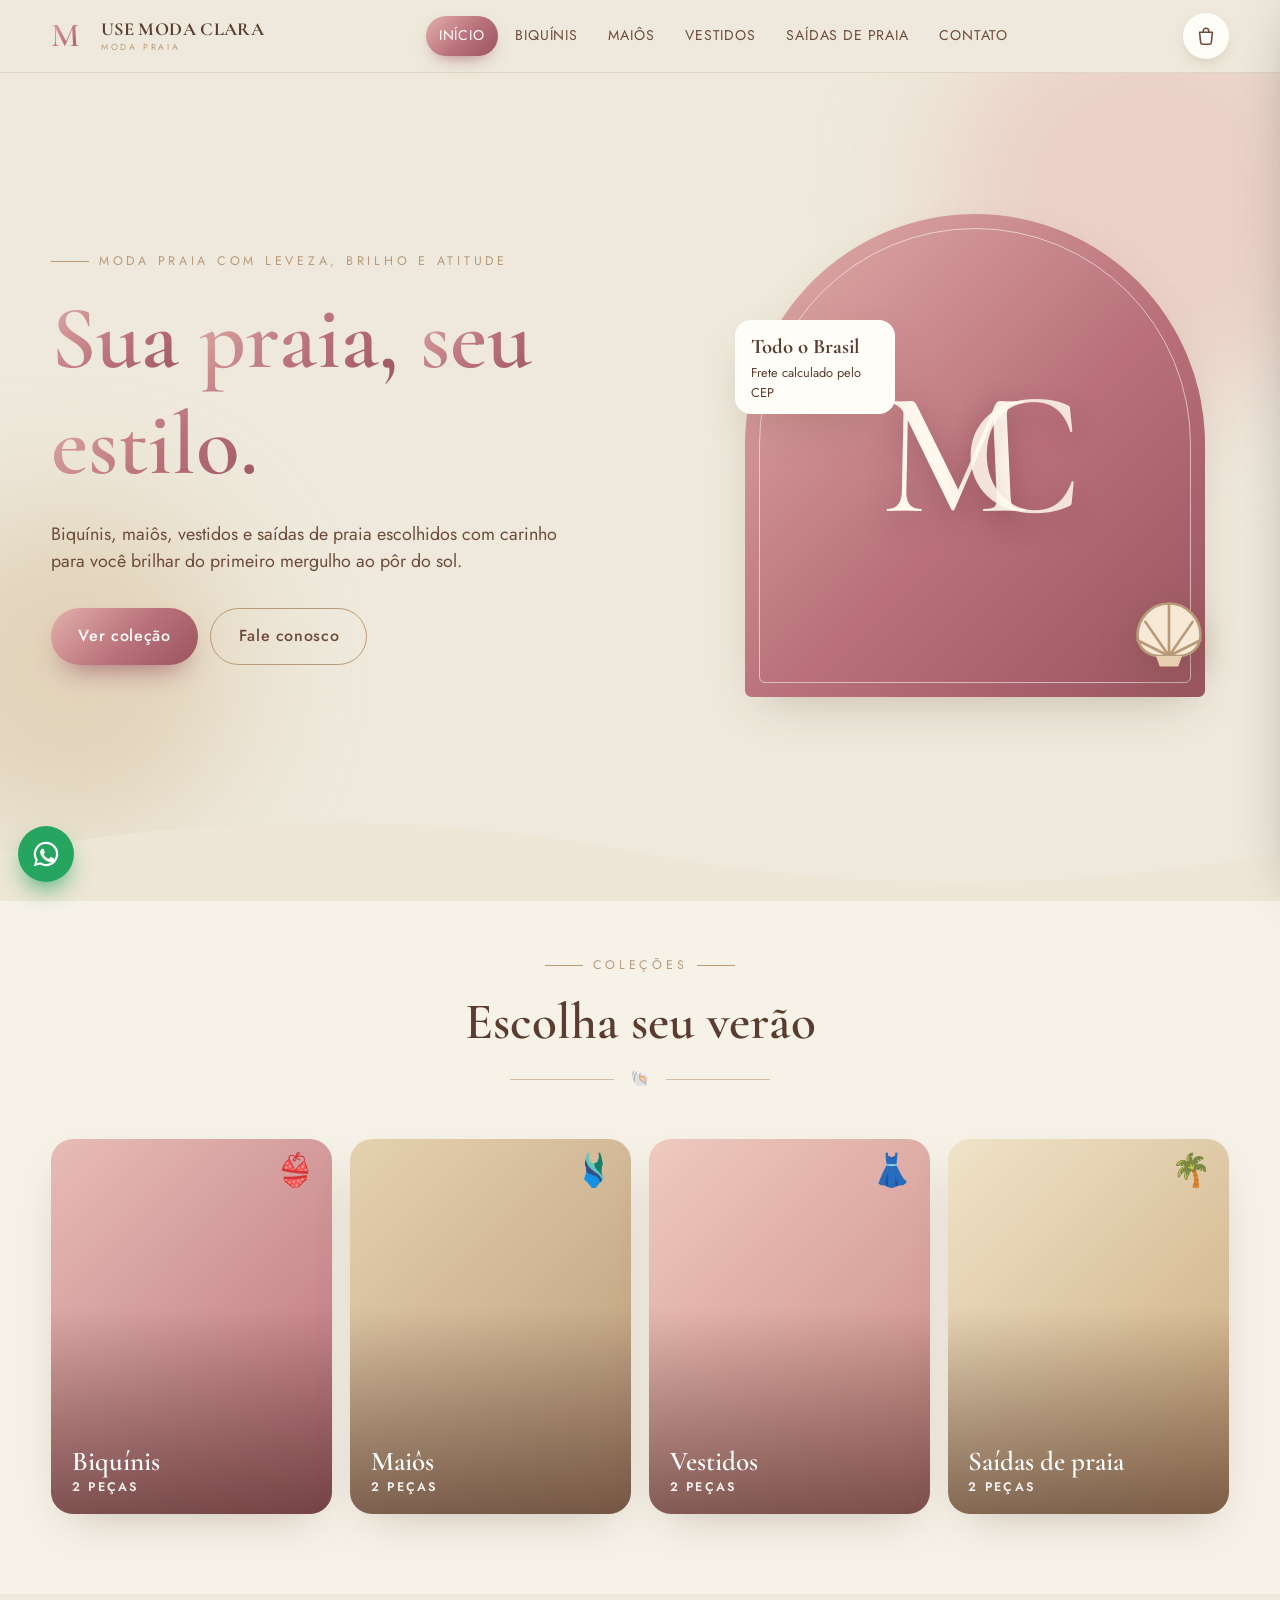
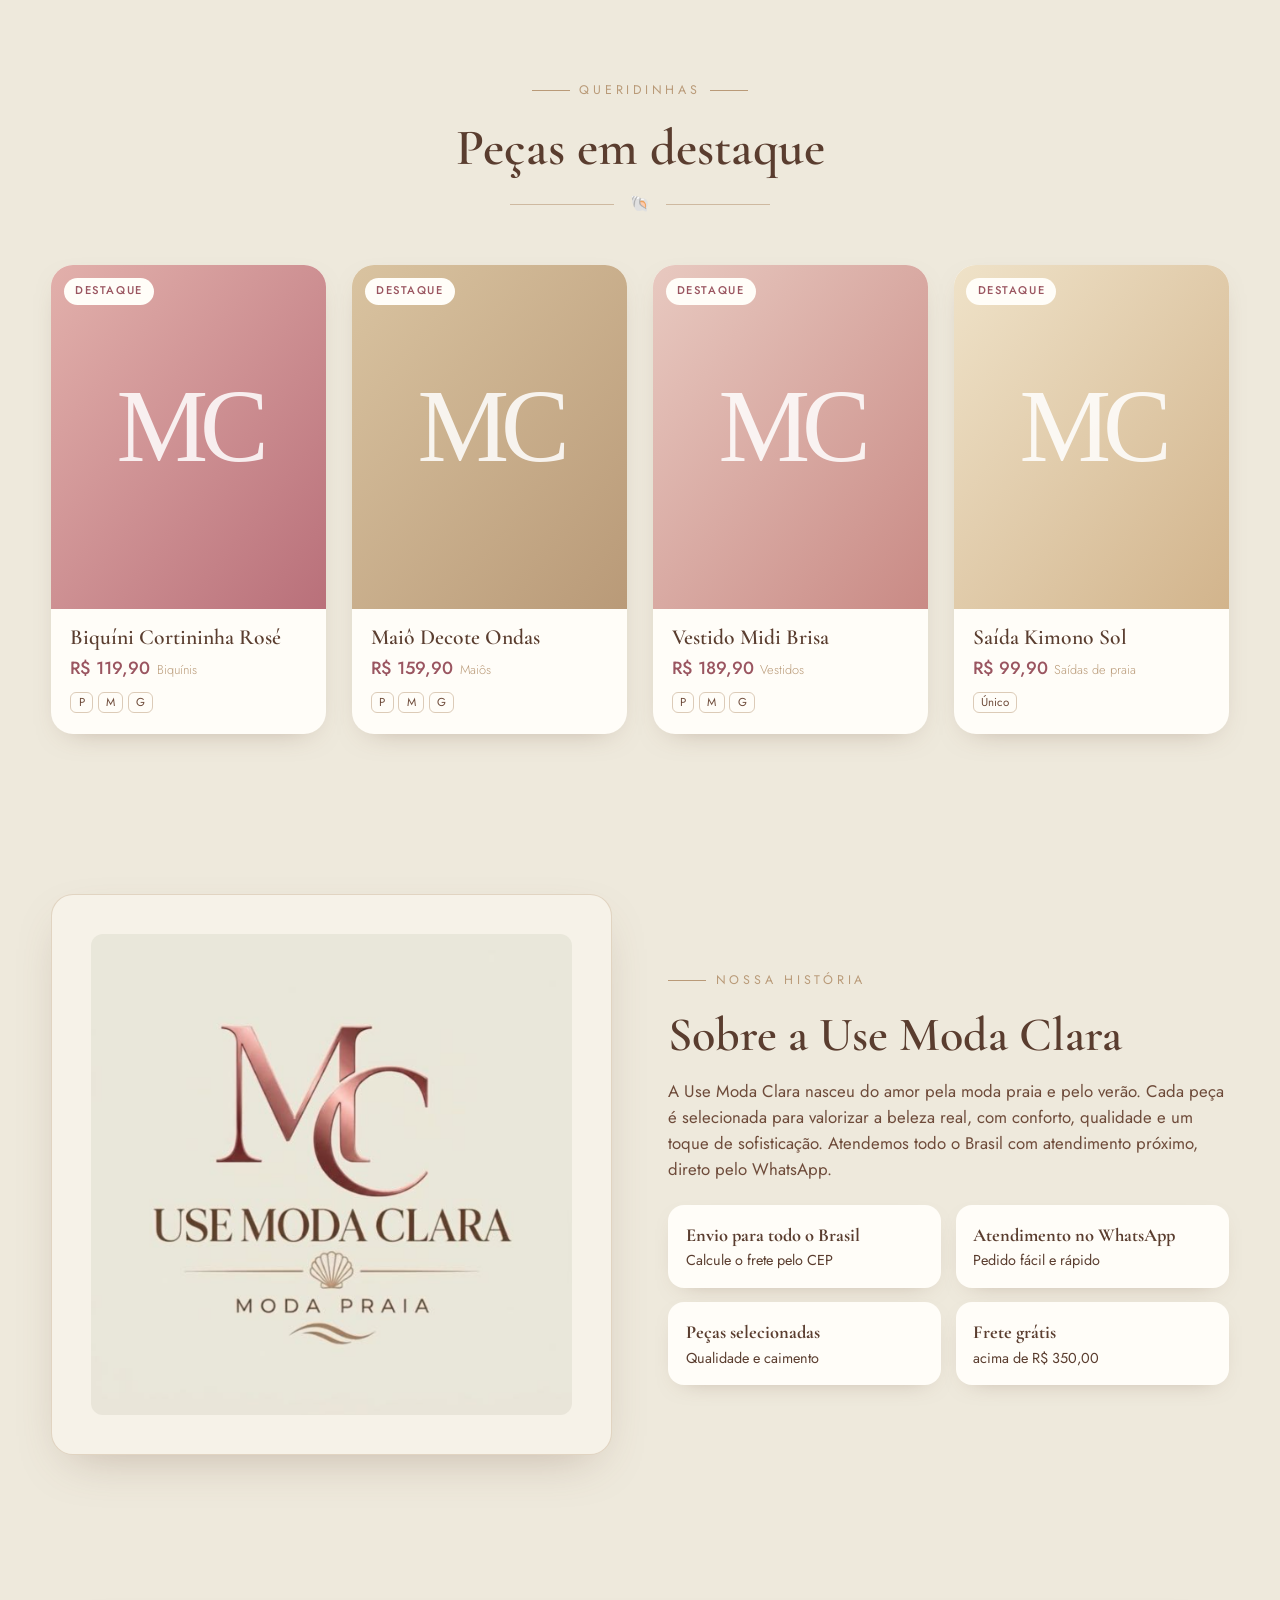
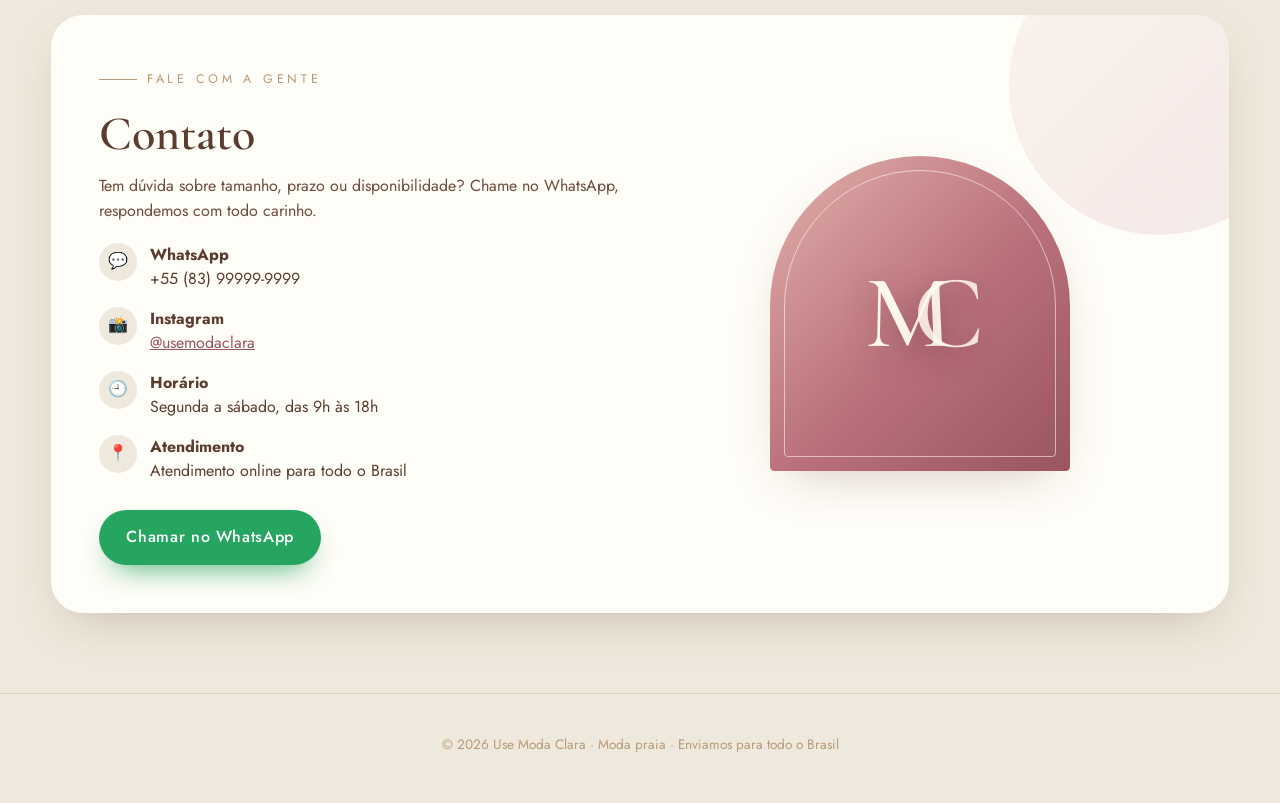
==== index.html @ 2ca995a8 "Initial commit: Use Moda Clara" ====
<!doctype html>
<html lang="pt-BR">
<head>
<meta charset="utf-8">
<meta name="viewport" content="width=device-width, initial-scale=1, viewport-fit=cover">
<title>Use Moda Clara — Moda Praia</title>
<meta name="description" content="Biquínis, maiôs, vestidos e saídas de praia. Enviamos para todo o Brasil.">
<link rel="icon" href="logo.png">
<meta name="theme-color" content="#EEE9DC">
<link rel="preconnect" href="https://fonts.googleapis.com">
<link rel="preconnect" href="https://fonts.gstatic.com" crossorigin>
<link href="https://fonts.googleapis.com/css2?family=Cormorant+Garamond:wght@500;600;700&family=Jost:wght@300;400;500;600&display=swap" rel="stylesheet">
<style>
:root{
  --cream:#EEE9DC; --cream2:#F6F2E8; --ink:#5a3d2f; --brown:#6e4b3a; --sand:#b99a78;
  --rose1:#d9a3a0; --rose2:#b9707a; --rose3:#9a5560; --white:#fffdf8;
  --grad:linear-gradient(135deg,#e2b0ab 0%,#b9707a 55%,#9a5560 100%);
  --shadow:0 18px 50px -20px rgba(110,75,58,.35);
  --r:22px;
}
*{box-sizing:border-box;margin:0;padding:0}
html{scroll-behavior:smooth;-webkit-text-size-adjust:100%}
body{font-family:'Jost',system-ui,sans-serif;background:var(--cream);color:var(--ink);line-height:1.55;overflow-x:hidden}
img{max-width:100%;display:block}
button{font:inherit;cursor:pointer;border:0;background:none;color:inherit}
h1,h2,h3{font-family:'Cormorant Garamond',serif;font-weight:600;line-height:1.1}
.wrap{width:min(1180px,92vw);margin-inline:auto}
.grad-text{background:var(--grad);-webkit-background-clip:text;background-clip:text;color:transparent}

/* ---------- logo ---------- */
.logo{display:flex;align-items:center;gap:.7rem;text-decoration:none;color:inherit}
.logo-mark{font-family:'Cormorant Garamond',serif;font-weight:600;font-size:2.1rem;letter-spacing:-.06em;line-height:1;background:var(--grad);-webkit-background-clip:text;background-clip:text;color:transparent;position:relative}
.logo-mark i{font-style:normal;margin-left:-.28em;opacity:.9}
.logo img{height:46px;width:auto}
.logo-name{font-family:'Cormorant Garamond',serif;font-weight:700;font-size:1.15rem;letter-spacing:.02em;text-transform:uppercase;line-height:1}
.logo-name small{display:block;font-family:'Jost';font-weight:400;letter-spacing:.3em;font-size:.55rem;margin-top:.3rem;color:var(--sand)}

/* ---------- header ---------- */
header{position:sticky;top:0;z-index:50;backdrop-filter:blur(14px);background:rgba(238,233,220,.82);border-bottom:1px solid rgba(185,154,120,.25);transition:box-shadow .3s}
header.scrolled{box-shadow:0 10px 30px -20px rgba(110,75,58,.5)}
.bar{display:flex;align-items:center;justify-content:space-between;gap:1rem;height:72px}
nav{display:flex;gap:.3rem;align-items:center}
nav a{position:relative;text-decoration:none;color:var(--brown);font-size:.88rem;letter-spacing:.06em;text-transform:uppercase;padding:.55rem .8rem;border-radius:99px;transition:.25s;white-space:nowrap}
nav a:hover{background:rgba(185,112,122,.1)}
nav a.on{background:var(--grad);color:#fff;box-shadow:0 8px 20px -10px var(--rose3)}
.actions{display:flex;gap:.4rem;align-items:center}
.cart-btn{position:relative;width:46px;height:46px;border-radius:50%;display:grid;place-items:center;background:var(--white);box-shadow:0 6px 18px -8px rgba(110,75,58,.4);transition:transform .25s}
.cart-btn:hover{transform:translateY(-2px)}
.cart-btn svg{width:22px;height:22px;stroke:var(--brown)}
.badge{position:absolute;top:-4px;right:-4px;min-width:20px;height:20px;border-radius:99px;background:var(--rose2);color:#fff;font-size:.72rem;display:grid;place-items:center;padding:0 5px;transform:scale(0);transition:transform .3s cubic-bezier(.3,1.8,.5,1)}
.badge.show{transform:scale(1)}
.burger{display:none;width:46px;height:46px;border-radius:50%;background:var(--white);place-items:center;box-shadow:0 6px 18px -8px rgba(110,75,58,.4)}
.burger span{display:block;width:18px;height:2px;background:var(--brown);position:relative;transition:.3s}
.burger span::before,.burger span::after{content:"";position:absolute;left:0;width:18px;height:2px;background:var(--brown);transition:.3s}
.burger span::before{top:-6px}.burger span::after{top:6px}
.burger.open span{background:transparent}.burger.open span::before{top:0;transform:rotate(45deg)}.burger.open span::after{top:0;transform:rotate(-45deg)}

/* ---------- hero ---------- */
.hero{position:relative;min-height:calc(100svh - 72px);display:grid;align-items:center;overflow:hidden;padding:3rem 0 7rem}
.blob{position:absolute;border-radius:50%;filter:blur(60px);opacity:.55;animation:float 14s ease-in-out infinite}
.blob.a{width:420px;height:420px;background:#e8bcb6;top:-80px;right:-80px}
.blob.b{width:340px;height:340px;background:#d9c3a0;bottom:60px;left:-100px;animation-delay:-5s}
@keyframes float{0%,100%{transform:translate(0,0) scale(1)}50%{transform:translate(30px,-40px) scale(1.12)}}
.hero-grid{display:grid;grid-template-columns:1.1fr .9fr;gap:3rem;align-items:center;position:relative;z-index:2}
.eyebrow{display:inline-flex;gap:.6rem;align-items:center;font-size:.78rem;letter-spacing:.3em;text-transform:uppercase;color:var(--sand);margin-bottom:1.2rem}
.eyebrow::before{content:"";width:38px;height:1px;background:var(--sand)}
.hero h1{font-size:clamp(2.8rem,7vw,5.6rem);margin-bottom:1.2rem}
.hero h1 .w{background:var(--grad);-webkit-background-clip:text;background-clip:text;color:transparent;padding-bottom:.08em;display:inline-block;opacity:0;transform:translateY(40px) rotate(3deg);animation:rise .9s cubic-bezier(.2,.8,.2,1) forwards}
@keyframes rise{to{opacity:1;transform:none}}
.hero p.lead{font-size:1.12rem;max-width:34rem;color:var(--brown);opacity:0;animation:rise .9s .5s forwards}
.cta-row{display:flex;gap:.8rem;flex-wrap:wrap;margin-top:2rem;opacity:0;animation:rise .9s .7s forwards}
.btn{display:inline-flex;align-items:center;justify-content:center;gap:.6rem;padding:.95rem 1.7rem;border-radius:99px;font-weight:500;letter-spacing:.04em;text-decoration:none;transition:.3s;position:relative;overflow:hidden}
.btn.primary{background:var(--grad);color:#fff;box-shadow:0 14px 30px -14px var(--rose3)}
.btn.primary::after{content:"";position:absolute;inset:0;background:linear-gradient(110deg,transparent 30%,rgba(255,255,255,.45) 50%,transparent 70%);transform:translateX(-120%);transition:.7s}
.btn.primary:hover::after{transform:translateX(120%)}
.btn.primary:hover{transform:translateY(-3px)}
.btn.ghost{border:1.5px solid var(--sand);color:var(--brown)}
.btn.ghost:hover{background:var(--white);transform:translateY(-3px)}
.btn.wa{background:#25a55f;color:#fff;box-shadow:0 14px 30px -14px #25a55f}
.btn.wa:hover{transform:translateY(-3px);background:#1f9553}
.hero-art{position:relative;aspect-ratio:1/1.05;max-width:460px;margin-inline:auto;width:100%}
.arch{position:absolute;inset:0;border-radius:999px 999px 28px 28px;background:var(--grad);display:grid;place-items:center;box-shadow:var(--shadow);animation:rise 1.1s .3s both;overflow:hidden}
.arch::before{content:"";position:absolute;inset:14px;border-radius:inherit;border:1px solid rgba(255,255,255,.55)}
.arch .mc{font-family:'Cormorant Garamond',serif;color:#fff8ee;font-size:clamp(7rem,18vw,11rem);font-weight:500;letter-spacing:-.08em;text-shadow:0 10px 30px rgba(90,40,50,.35);position:relative;z-index:2;animation:bob 6s ease-in-out infinite}
.arch .mc i{font-style:normal;margin-left:-.3em;opacity:.85}
@keyframes bob{50%{transform:translateY(-12px)}}
.shell{position:absolute;width:84px;height:84px;right:-6px;bottom:20px;z-index:3;filter:drop-shadow(0 12px 18px rgba(110,75,58,.35));animation:bob 5s ease-in-out infinite reverse}
.chip{position:absolute;left:-10px;top:22%;z-index:3;background:var(--white);padding:.7rem 1rem;border-radius:16px;box-shadow:var(--shadow);font-size:.8rem;animation:bob 7s ease-in-out infinite;max-width:160px}
.chip b{display:block;font-family:'Cormorant Garamond';font-size:1.3rem}
.waves{position:absolute;left:0;right:0;bottom:-2px;height:110px;z-index:1}
.waves svg{width:200%;height:100%;animation:wave 14s linear infinite}
.waves svg:nth-child(2){position:absolute;inset:0;animation-duration:22s;animation-direction:reverse;opacity:.6}
@keyframes wave{to{transform:translateX(-50%)}}

/* ---------- seções ---------- */
section{padding:5rem 0}
.sec-head{text-align:center;margin-bottom:3rem}
.sec-head h2{font-size:clamp(2rem,4.5vw,3.2rem)}
.sec-head .eyebrow{justify-content:center}
.sec-head .eyebrow::after{content:"";width:38px;height:1px;background:var(--sand)}
.divider{display:flex;align-items:center;gap:1rem;justify-content:center;color:var(--sand);margin:1rem auto 0;max-width:260px}
.divider::before,.divider::after{content:"";height:1px;background:var(--sand);flex:1;opacity:.6}
.cats{display:grid;grid-template-columns:repeat(4,1fr);gap:1.1rem}
.cat{position:relative;aspect-ratio:3/4;border-radius:var(--r);overflow:hidden;text-decoration:none;color:#fff;display:flex;align-items:flex-end;padding:1.3rem;box-shadow:var(--shadow);transition:transform .5s cubic-bezier(.2,.8,.2,1)}
.cat:hover{transform:translateY(-8px) rotate(-.6deg)}
.cat::before{content:"";position:absolute;inset:0;background:var(--g);transition:transform .8s}
.cat:hover::before{transform:scale(1.12)}
.cat::after{content:"";position:absolute;inset:0;background:linear-gradient(to top,rgba(60,30,25,.55),transparent 55%)}
.cat span{position:relative;z-index:2;font-family:'Cormorant Garamond';font-size:1.7rem;font-weight:600;line-height:1}
.cat small{display:block;font-family:'Jost';font-size:.78rem;letter-spacing:.18em;text-transform:uppercase;margin-top:.4rem;opacity:.9}
.cat .ico{position:absolute;top:1rem;right:1.1rem;z-index:2;font-size:2rem;opacity:.9;transition:.5s}
.cat:hover .ico{transform:rotate(20deg) scale(1.2)}

.grid{display:grid;grid-template-columns:repeat(auto-fill,minmax(250px,1fr));gap:1.6rem}
.card{background:var(--white);border-radius:var(--r);overflow:hidden;box-shadow:0 10px 30px -18px rgba(110,75,58,.5);transition:transform .45s cubic-bezier(.2,.8,.2,1),box-shadow .45s;cursor:pointer;display:flex;flex-direction:column}
.card:hover{transform:translateY(-8px);box-shadow:var(--shadow)}
.thumb{position:relative;aspect-ratio:4/5;overflow:hidden;background:var(--cream2)}
.thumb img{width:100%;height:100%;object-fit:cover;transition:transform .8s}
.card:hover .thumb img{transform:scale(1.08)}
.tag{position:absolute;top:.8rem;left:.8rem;background:var(--white);color:var(--rose3);font-size:.7rem;letter-spacing:.14em;text-transform:uppercase;padding:.3rem .7rem;border-radius:99px;font-weight:500}
.tag.out{background:var(--ink);color:#fff}
.quick{position:absolute;left:.8rem;right:.8rem;bottom:.8rem;background:var(--grad);color:#fff;border-radius:99px;padding:.7rem;text-align:center;font-size:.85rem;letter-spacing:.06em;transform:translateY(130%);transition:.4s}
.card:hover .quick{transform:none}
.info{padding:1.1rem 1.2rem 1.3rem}
.info h3{font-size:1.35rem;margin-bottom:.3rem}
.price{font-weight:500;color:var(--rose3);font-size:1.1rem}
.price small{color:var(--sand);font-weight:300;font-size:.8rem;margin-left:.4rem}
.dots{display:flex;gap:.3rem;margin-top:.6rem}
.dots i{font-style:normal;font-size:.72rem;border:1px solid rgba(185,154,120,.5);color:var(--brown);border-radius:6px;padding:.05rem .45rem}

.page-head{padding:3.5rem 0 1rem;text-align:center}
.page-head h1{font-size:clamp(2.6rem,6vw,4.4rem)}
.page-head p{color:var(--brown);margin-top:.6rem}
.filters{display:flex;gap:.5rem;justify-content:center;flex-wrap:wrap;margin:1.6rem 0 2.4rem}
.filters button{padding:.5rem 1.1rem;border-radius:99px;border:1px solid rgba(185,154,120,.6);font-size:.85rem;transition:.25s;color:var(--brown)}
.filters button.on,.filters button:hover{background:var(--grad);color:#fff;border-color:transparent}
.empty{text-align:center;padding:3rem;color:var(--sand)}

/* sobre */
.about{display:grid;grid-template-columns:1fr 1fr;gap:3.5rem;align-items:center}
.about-art{position:relative;aspect-ratio:1;border-radius:var(--r);background:var(--grad);display:grid;place-items:center;overflow:hidden;box-shadow:var(--shadow)}
.about-art::before,.about-art::after{content:"";position:absolute;border-radius:50%;border:1px solid rgba(255,255,255,.4);animation:ring 6s ease-out infinite}
.about-art::before{width:40%;aspect-ratio:1}.about-art::after{width:40%;aspect-ratio:1;animation-delay:-3s}
@keyframes ring{from{transform:scale(1);opacity:.9}to{transform:scale(3);opacity:0}}
.about-art b{font-family:'Cormorant Garamond';font-size:clamp(4rem,10vw,7rem);color:#fff8ee;font-weight:500;letter-spacing:-.06em;position:relative;z-index:2}
.about-art b i{font-style:normal;margin-left:-.3em;opacity:.85}
.about-art.logo-card{background:var(--cream2);border:1px solid rgba(185,154,120,.35)}.about-art.logo-card::before,.about-art.logo-card::after{display:none}.about-art.logo-card img{width:86%;height:auto;border-radius:12px;position:relative;z-index:2}
.about h2{font-size:clamp(2rem,4vw,3rem);margin-bottom:1rem}
.about p{color:var(--brown);margin-bottom:1.4rem;font-size:1.05rem}
.perks{display:grid;grid-template-columns:1fr 1fr;gap:.9rem}
.perk{background:var(--white);border-radius:16px;padding:1rem 1.1rem;font-size:.9rem;box-shadow:0 8px 24px -16px rgba(110,75,58,.5)}
.perk b{display:block;font-family:'Cormorant Garamond';font-size:1.15rem}
.contact{background:var(--white);border-radius:32px;padding:3rem;box-shadow:var(--shadow);display:grid;grid-template-columns:1fr 1fr;gap:2.5rem;position:relative;overflow:hidden}
.contact::before{content:"";position:absolute;width:300px;height:300px;border-radius:50%;background:var(--grad);opacity:.12;right:-80px;top:-80px}
.contact h2{font-size:clamp(2rem,4vw,3rem);margin-bottom:.8rem}
.contact ul{list-style:none;display:grid;gap:.9rem;margin:1.2rem 0 1.6rem}
.contact li{display:flex;gap:.8rem;align-items:flex-start}
.contact li span{width:38px;height:38px;border-radius:50%;background:var(--cream);display:grid;place-items:center;flex:none}

footer{padding:2.5rem 0 3rem;text-align:center;color:var(--sand);font-size:.85rem;border-top:1px solid rgba(185,154,120,.3)}

/* reveal */
.rv{opacity:0;transform:translateY(34px);transition:opacity .9s cubic-bezier(.2,.8,.2,1),transform .9s cubic-bezier(.2,.8,.2,1)}
.rv.in{opacity:1;transform:none}

/* ---------- overlays ---------- */
.scrim{position:fixed;inset:0;background:rgba(60,35,28,.45);backdrop-filter:blur(3px);opacity:0;pointer-events:none;transition:.35s;z-index:80}
.scrim.on{opacity:1;pointer-events:auto}
.drawer{position:fixed;top:0;right:0;bottom:0;width:min(480px,100vw);background:var(--cream);z-index:90;transform:translateX(105%);transition:transform .5s cubic-bezier(.2,.8,.2,1);display:flex;flex-direction:column;box-shadow:-20px 0 60px -20px rgba(0,0,0,.4)}
.drawer.on{transform:none}
.d-head{display:flex;justify-content:space-between;align-items:center;padding:1.2rem 1.4rem;border-bottom:1px solid rgba(185,154,120,.3)}
.d-head h3{font-size:1.7rem}
.x{width:40px;height:40px;border-radius:50%;background:var(--white);display:grid;place-items:center;font-size:1.3rem;line-height:1}
.d-body{flex:1;overflow:auto;padding:1.2rem 1.4rem;overscroll-behavior:contain}
.item{display:grid;grid-template-columns:72px 1fr auto;gap:.9rem;padding:.8rem;background:var(--white);border-radius:16px;margin-bottom:.8rem;align-items:center;animation:rise .5s both}
.item img{width:72px;height:88px;object-fit:cover;border-radius:10px}
.item h4{font-family:'Cormorant Garamond';font-size:1.15rem;line-height:1.1}
.item small{color:var(--sand);display:block}
.qty{display:inline-flex;align-items:center;gap:.5rem;margin-top:.4rem;background:var(--cream);border-radius:99px;padding:.15rem}
.qty button{width:26px;height:26px;border-radius:50%;background:var(--white)}
.rm{color:var(--rose3);font-size:.78rem;text-decoration:underline}
.box{background:var(--white);border-radius:18px;padding:1rem 1.1rem;margin:1rem 0}
.box h4{font-family:'Cormorant Garamond';font-size:1.25rem;margin-bottom:.6rem}
.row{display:flex;gap:.6rem}
input,select,textarea{width:100%;font:inherit;color:var(--ink);padding:.75rem .9rem;border:1.5px solid rgba(185,154,120,.45);background:var(--cream2);border-radius:12px;outline:0;transition:.2s}
input:focus,select:focus,textarea:focus{border-color:var(--rose2);box-shadow:0 0 0 4px rgba(185,112,122,.15)}
.f{display:grid;gap:.6rem}
.f label{font-size:.78rem;letter-spacing:.06em;text-transform:uppercase;color:var(--sand);display:grid;gap:.25rem}
.f2{display:grid;grid-template-columns:1fr 1fr;gap:.6rem}
.f3{display:grid;grid-template-columns:1fr 90px;gap:.6rem}
.mini{padding:.75rem 1rem;border-radius:12px;background:var(--brown);color:#fff;white-space:nowrap}
.ship-res{margin-top:.7rem;font-size:.92rem;color:var(--brown)}
.ship-res.err{color:#b23b4a}
.sum{display:grid;gap:.35rem;font-size:.95rem}
.sum div{display:flex;justify-content:space-between}
.sum .tot{font-family:'Cormorant Garamond';font-size:1.7rem;border-top:1px dashed var(--sand);padding-top:.5rem;margin-top:.3rem}
.d-foot{padding:1rem 1.4rem calc(1rem + env(safe-area-inset-bottom));border-top:1px solid rgba(185,154,120,.3);background:var(--cream2)}
.d-foot .btn{width:100%}
.d-foot small{display:block;text-align:center;margin-top:.5rem;color:var(--sand)}
.cart-empty{text-align:center;padding:3rem 1rem;color:var(--sand)}
.cart-empty div{font-size:3rem}

.modal{position:fixed;inset:0;z-index:95;display:grid;place-items:center;padding:1rem;pointer-events:none}
.modal.on{pointer-events:auto}
.m-card{background:var(--cream);border-radius:28px;width:min(940px,100%);max-height:92svh;overflow:auto;display:grid;grid-template-columns:1fr 1fr;transform:translateY(40px) scale(.96);opacity:0;transition:.45s cubic-bezier(.2,.8,.2,1);position:relative}
.modal.on .m-card{transform:none;opacity:1}
.m-card .x{position:absolute;top:1rem;right:1rem;z-index:3}
.gal{background:var(--cream2);position:relative}
.gal .main{aspect-ratio:4/5;width:100%;object-fit:cover}
.gal .thumbs{display:flex;gap:.5rem;padding:.7rem;overflow:auto}
.gal .thumbs img{width:56px;height:68px;object-fit:cover;border-radius:8px;border:2px solid transparent;cursor:pointer;opacity:.7}
.gal .thumbs img.on{border-color:var(--rose2);opacity:1}
.m-info{padding:2rem 2rem 2rem;display:flex;flex-direction:column;gap:1rem}
.m-info h2{font-size:2.3rem}
.m-info .price{font-size:1.5rem}
.opts{display:flex;gap:.45rem;flex-wrap:wrap}
.opts button{min-width:44px;padding:.5rem .9rem;border-radius:99px;border:1.5px solid rgba(185,154,120,.55);font-size:.9rem;transition:.2s}
.opts button.on{background:var(--grad);color:#fff;border-color:transparent;transform:scale(1.05)}
.lbl{font-size:.78rem;letter-spacing:.14em;text-transform:uppercase;color:var(--sand);margin-bottom:.4rem}

.toast{position:fixed;left:50%;top:84px;transform:translate(-50%,-160px);background:var(--ink);color:#fff;padding:.85rem 1.4rem;border-radius:99px;z-index:120;transition:.5s cubic-bezier(.2,1.2,.3,1);font-size:.92rem;box-shadow:var(--shadow);max-width:92vw}
.toast.on{transform:translate(-50%,0)}
.wa-float{position:fixed;left:18px;bottom:18px;width:56px;height:56px;border-radius:50%;background:#25a55f;z-index:40;display:grid;place-items:center;box-shadow:0 12px 26px -8px #25a55f;animation:pulse 2.4s infinite}
.wa-float svg{width:30px;height:30px;fill:#fff}
@keyframes pulse{0%{box-shadow:0 0 0 0 rgba(37,165,95,.5)}70%,100%{box-shadow:0 0 0 18px rgba(37,165,95,0)}}

/* ---------- responsivo ---------- */
@media(max-width:980px){
  .cats{grid-template-columns:repeat(2,1fr)}
  .hero-grid,.about,.contact{grid-template-columns:1fr}
  .hero-art{max-width:340px;order:-1}
  .hero{padding-top:1.5rem}
  .m-card{grid-template-columns:1fr}
  .gal .main{aspect-ratio:1/1}
  nav{position:fixed;top:72px;left:0;right:0;flex-direction:column;align-items:stretch;background:var(--cream);padding:1rem 4vw 1.5rem;gap:.2rem;border-bottom:1px solid rgba(185,154,120,.3);transform:translateY(-130%);transition:transform .45s cubic-bezier(.2,.8,.2,1);z-index:-1;box-shadow:0 30px 40px -30px rgba(0,0,0,.3)}
  nav.open{transform:none}
  nav a{padding:.9rem 1rem;font-size:.95rem}
  .burger{display:grid}
}
@media(max-width:560px){
  section{padding:3.5rem 0}
  .grid{grid-template-columns:repeat(2,1fr);gap:.8rem}
  .info{padding:.8rem .8rem 1rem}.info h3{font-size:1.1rem}
  .quick{display:none}
  .contact{padding:1.8rem 1.4rem}
  .perks{grid-template-columns:1fr}
  .logo-name{font-size:.95rem}
  .m-info{padding:1.4rem}
  .chip{display:none}
  .f2{grid-template-columns:1fr}
}
@media(prefers-reduced-motion:reduce){*{animation-duration:.01ms!important;animation-iteration-count:1!important;transition-duration:.01ms!important}.rv{opacity:1;transform:none}}
</style>
</head>
<body>

<header id="hdr">
  <div class="wrap bar">
    <a class="logo" href="#/inicio" aria-label="Início">
      <span id="logoMark"></span>
      <span class="logo-name">Use Moda Clara<small>MODA PRAIA</small></span>
    </a>
    <nav id="nav"></nav>
    <div class="actions">
      <button class="cart-btn" id="cartBtn" aria-label="Abrir carrinho">
        <svg viewBox="0 0 24 24" fill="none" stroke-width="1.7" stroke-linecap="round" stroke-linejoin="round"><path d="M5 8h14l-1.2 11.2a2 2 0 0 1-2 1.8H8.2a2 2 0 0 1-2-1.8z"/><path d="M9 8V6.5a3 3 0 0 1 6 0V8"/></svg>
        <span class="badge" id="badge">0</span>
      </button>
      <button class="burger" id="burger" aria-label="Menu"><span></span></button>
    </div>
  </div>
</header>

<main id="app"></main>

<footer>
  <div class="wrap">© <span id="yr"></span> Use Moda Clara · Moda praia · Enviamos para todo o Brasil</div>
</footer>

<a class="wa-float" id="waFloat" target="_blank" rel="noopener" aria-label="Falar no WhatsApp">
  <svg viewBox="0 0 32 32"><path d="M16 3a13 13 0 0 0-11.2 19.6L3 29l6.6-1.7A13 13 0 1 0 16 3zm0 2.4a10.6 10.6 0 1 1-5.4 19.7l-.4-.2-3.9 1 1-3.8-.3-.4A10.6 10.6 0 0 1 16 5.4zm-4 5.2c-.3 0-.7.1-1 .5-.4.4-1.3 1.3-1.3 3.1s1.3 3.6 1.5 3.9c.2.2 2.6 4.1 6.4 5.6 3.2 1.2 3.8 1 4.5.9.7-.1 2.2-.9 2.5-1.8.3-.9.3-1.6.2-1.8-.1-.2-.4-.3-.8-.5s-2.2-1.1-2.5-1.2c-.4-.1-.6-.2-.9.2-.2.4-1 1.2-1.2 1.5-.2.2-.4.3-.8.1-.4-.2-1.6-.6-3-1.9-1.1-1-1.9-2.2-2.1-2.6-.2-.4 0-.6.2-.8l.6-.7c.2-.2.2-.4.4-.6.1-.3.1-.5 0-.7l-1.2-2.9c-.3-.7-.6-.6-.9-.6z"/></svg>
</a>

<div class="scrim" id="scrim"></div>
<aside class="drawer" id="drawer" aria-label="Carrinho"></aside>
<div class="modal" id="modal"></div>
<div class="toast" id="toast"></div>

<script src="dados.js"></script>
<script>
(function(){
'use strict';
const L = window.LOJA;
const $ = (s,el=document)=>el.querySelector(s);
const $$ = (s,el=document)=>[...el.querySelectorAll(s)];
const esc = s => String(s??'').replace(/[&<>"']/g,c=>({'&':'&amp;','<':'&lt;','>':'&gt;','"':'&quot;',"'":'&#39;'}[c]));
const brl = n => Number(n||0).toLocaleString('pt-BR',{style:'currency',currency:'BRL'});
const digits = s => String(s||'').replace(/\D/g,'');

/* ---------- logo ---------- */
$('#logoMark').innerHTML = '<span class="logo-mark">M<i>C</i></span>';
/* ---------- estado ---------- */
const LS = 'umc_cart_v1', LC = 'umc_cli_v1';
let cart = [];
try{ cart = JSON.parse(localStorage.getItem(LS)||'[]'); }catch(e){}
let cli = {};
try{ cli = JSON.parse(localStorage.getItem(LC)||'{}'); }catch(e){}
let frete = null; // {uf, regiao, valor, prazo, cep}
const save = ()=>{ try{ localStorage.setItem(LS,JSON.stringify(cart)); localStorage.setItem(LC,JSON.stringify(cli)); }catch(e){} };

const cats = L.categorias;
const prod = id => L.produtos.find(p=>p.id===id);
const placeholder = (p)=>{
  const hues = {biquinis:['#e2b0ab','#b9707a'],maios:['#d9c3a0','#b99a78'],vestidos:['#e8c9c0','#c98a85'],saidas:['#efe2c8','#d2b48c']};
  const [a,b] = hues[p.categoria]||['#e2b0ab','#b9707a'];
  const svg = `<svg xmlns='http://www.w3.org/2000/svg' viewBox='0 0 400 500'><defs><linearGradient id='g' x1='0' y1='0' x2='1' y2='1'><stop offset='0' stop-color='${a}'/><stop offset='1' stop-color='${b}'/></linearGradient></defs><rect width='400' height='500' fill='url(#g)'/><text x='200' y='285' font-family='Georgia,serif' font-size='150' fill='white' fill-opacity='.85' text-anchor='middle' letter-spacing='-12'>MC</text></svg>`;
  return 'data:image/svg+xml;utf8,'+encodeURIComponent(svg);
};
const imgs = p => (p.imagens&&p.imagens.length)? p.imagens : [placeholder(p)];

/* ---------- nav ---------- */
function buildNav(){
  const links = [['#/inicio','Início'], ...cats.map(c=>['#/cat/'+c.id,c.nome]), ['#/contato','Contato']];
  $('#nav').innerHTML = links.map(([h,t])=>`<a href="${h}" data-h="${h}">${esc(t)}</a>`).join('');
}
function setActive(h){
  $$('#nav a').forEach(a=>a.classList.toggle('on',a.dataset.h===h));
  $('#nav').classList.remove('open'); $('#burger').classList.remove('open');
}
$('#burger').onclick = ()=>{ $('#nav').classList.toggle('open'); $('#burger').classList.toggle('open'); };
window.addEventListener('scroll',()=>$('#hdr').classList.toggle('scrolled',scrollY>8),{passive:true});

/* ---------- views ---------- */
const cardHTML = p => `
<article class="card rv" data-id="${esc(p.id)}" tabindex="0" role="button" aria-label="${esc(p.nome)}">
  <div class="thumb"><img loading="lazy" src="${imgs(p)[0]}" alt="${esc(p.nome)}">
    ${p.esgotado?'<span class="tag out">Esgotado</span>':(p.destaque?'<span class="tag">Destaque</span>':'')}
    <span class="quick">Ver detalhes</span></div>
  <div class="info"><h3>${esc(p.nome)}</h3>
    <div class="price">${brl(p.preco)}<small>${esc(cats.find(c=>c.id===p.categoria)?.nome||'')}</small></div>
    <div class="dots">${(p.tamanhos||[]).map(t=>`<i>${esc(t)}</i>`).join('')}</div></div>
</article>`;

const waLink = (txt)=>`https://wa.me/${digits(L.whatsapp)}${txt?'?text='+encodeURIComponent(txt):''}`;

function sobreHTML(){
  const t = L.textos;
  return `
  <section><div class="wrap about">
    <div class="about-art rv logo-card"><img src="logo.png" alt="Logo Use Moda Clara" onerror="this.outerHTML='<b>M<i>C</i></b>'"></div>
    <div class="rv">
      <div class="eyebrow">Nossa história</div>
      <h2>${esc(t.sobreTitulo)}</h2>
      <p>${esc(t.sobreTexto)}</p>
      <div class="perks">
        <div class="perk"><b>Envio para todo o Brasil</b>Calcule o frete pelo CEP</div>
        <div class="perk"><b>Atendimento no WhatsApp</b>Pedido fácil e rápido</div>
        <div class="perk"><b>Peças selecionadas</b>Qualidade e caimento</div>
        <div class="perk"><b>Frete grátis</b>${L.frete.gratisAcima>0?'acima de '+brl(L.frete.gratisAcima):'consulte condições'}</div>
      </div>
    </div></div></section>`;
}
function contatoHTML(){
  const t = L.textos;
  return `
  <section id="contato"><div class="wrap"><div class="contact rv">
    <div><div class="eyebrow">Fale com a gente</div><h2>Contato</h2>
      <p style="color:var(--brown)">Tem dúvida sobre tamanho, prazo ou disponibilidade? Chame no WhatsApp, respondemos com todo carinho.</p>
      <ul>
        <li><span>💬</span><div><b>WhatsApp</b><br>${esc(fmtPhone(L.whatsapp))}</div></li>
        ${L.instagram?`<li><span>📸</span><div><b>Instagram</b><br><a href="https://instagram.com/${esc(L.instagram.replace('@',''))}" target="_blank" rel="noopener" style="color:var(--rose3)">@${esc(L.instagram.replace('@',''))}</a></div></li>`:''}
        <li><span>🕘</span><div><b>Horário</b><br>${esc(t.horario)}</div></li>
        <li><span>📍</span><div><b>Atendimento</b><br>${esc(t.endereco)}</div></li>
      </ul>
      <a class="btn wa" target="_blank" rel="noopener" href="${waLink('Olá! Vim pelo site da Use Moda Clara e gostaria de mais informações.')}">Chamar no WhatsApp</a>
    </div>
    <div style="display:grid;place-items:center"><div class="hero-art" style="max-width:300px"><div class="arch" style="animation:none"><div class="mc" style="font-size:6.5rem">M<i>C</i></div></div></div></div>
  </div></div></section>`;
}
function fmtPhone(n){ const d=digits(n); if(d.length>=12) return `+${d.slice(0,2)} (${d.slice(2,4)}) ${d.slice(4,-4)}-${d.slice(-4)}`; return n; }

const shellSVG = `<svg class="shell" viewBox="0 0 64 64" fill="none" stroke="#b99a78" stroke-width="2" stroke-linecap="round"><path fill="#f6e9d6" d="M32 8c-14 0-24 12-24 24 0 8 6 16 16 16h16c10 0 16-8 16-16 0-12-10-24-24-24z"/><path d="M32 8v40M32 48 14 22M32 48 50 22M32 48 8 36M32 48l24-12"/><path fill="#e8cfb0" stroke="none" d="M22 48h20l-3 8H25z"/></svg>`;
const waveSVG = (c,o)=>`<svg viewBox="0 0 1440 110" preserveAspectRatio="none"><path fill="${c}" fill-opacity="${o}" d="M0 60c120-40 240-40 360 0s240 40 360 0 240-40 360 0 240 40 360 0v50H0z"/></svg>`;

function viewInicio(){
  const t = L.textos;
  const words = t.heroTitulo.split(' ').map((w,i)=>`<span class="w" style="animation-delay:${.1+i*.12}s">${esc(w)}</span>`).join(' ');
  const dest = L.produtos.filter(p=>p.destaque).slice(0,8);
  const gradients = ['linear-gradient(135deg,#e8bcb6,#b9707a)','linear-gradient(135deg,#e6d2b0,#b99a78)','linear-gradient(135deg,#efc9bf,#c98a85)','linear-gradient(135deg,#f0e3c8,#c9a97c)'];
  const icons = ['👙','🩱','👗','🌴'];
  return `
  <div class="hero">
    <div class="blob a"></div><div class="blob b"></div>
    <div class="wrap hero-grid">
      <div>
        <div class="eyebrow">${esc(L.slogan)}</div>
        <h1 class="grad-text">${words}</h1>
        <p class="lead">${esc(t.heroTexto)}</p>
        <div class="cta-row">
          <a class="btn primary" href="#/cat/${esc(cats[0]?.id||'')}">Ver coleção</a>
          <a class="btn ghost" href="#/contato">Fale conosco</a>
        </div>
      </div>
      <div class="hero-art">
        <div class="arch"><div class="mc">M<i>C</i></div></div>
        ${shellSVG}
        <div class="chip"><b>Todo o Brasil</b>Frete calculado pelo CEP</div>
      </div>
    </div>
    <div class="waves">${waveSVG('#e4d6bd',1)}${waveSVG('#f6f2e8',1)}</div>
  </div>
  <section style="background:var(--cream2);padding-top:3rem"><div class="wrap">
    <div class="sec-head rv"><div class="eyebrow">Coleções</div><h2>Escolha seu verão</h2><div class="divider">🐚</div></div>
    <div class="cats">${cats.map((c,i)=>`
      <a class="cat rv" href="#/cat/${esc(c.id)}" style="--g:${gradients[i%4]};transition-delay:${i*.08}s">
        <span class="ico">${icons[i%4]}</span>
        <span>${esc(c.nome)}<small>${L.produtos.filter(p=>p.categoria===c.id).length} peças</small></span></a>`).join('')}
    </div></div></section>
  ${dest.length?`<section><div class="wrap">
    <div class="sec-head rv"><div class="eyebrow">Queridinhas</div><h2>Peças em destaque</h2><div class="divider">🐚</div></div>
    <div class="grid">${dest.map(cardHTML).join('')}</div></div></section>`:''}
  ${sobreHTML()}
  ${contatoHTML()}`;
}
function viewCat(id){
  const c = cats.find(x=>x.id===id);
  if(!c) return viewInicio();
  const list = L.produtos.filter(p=>p.categoria===id);
  return `
  <div class="wrap">
    <div class="page-head"><div class="eyebrow">Coleção</div><h1 class="grad-text">${esc(c.nome)}</h1><p>${list.length} ${list.length===1?'peça':'peças'} disponíveis</p></div>
    <div class="filters" id="filters"><button class="on" data-f="all">Todas</button><button data-f="dest">Destaques</button><button data-f="asc">Menor preço</button><button data-f="desc">Maior preço</button></div>
    <div class="grid" id="plist">${list.length?list.map(cardHTML).join(''):'<p class="empty">Em breve novidades por aqui 🐚</p>'}</div>
  </div><div style="height:4rem"></div>`;
}
function viewContato(){
  return `<div class="wrap"><div class="page-head"><div class="eyebrow">Atendimento</div><h1 class="grad-text">Contato</h1></div></div>${contatoHTML()}${sobreHTML()}`;
}

/* ---------- router ---------- */
function route(){
  const h = location.hash || '#/inicio';
  const app = $('#app');
  let html, active = h;
  if(h.startsWith('#/cat/')) html = viewCat(h.slice(6));
  else if(h==='#/contato') html = viewContato();
  else { html = viewInicio(); active='#/inicio'; }
  app.innerHTML = html;
  setActive(active);
  window.scrollTo({top:0,behavior:'instant'});
  bindView(h);
  reveal();
}
function bindView(h){
  $$('.card').forEach(c=>{
    const open = ()=>openProduct(c.dataset.id);
    c.onclick = open; c.onkeydown = e=>{ if(e.key==='Enter'||e.key===' '){ e.preventDefault(); open(); } };
  });
  const fl = $('#filters');
  if(fl){
    const id = h.slice(6);
    fl.onclick = e=>{
      const b = e.target.closest('button'); if(!b) return;
      $$('button',fl).forEach(x=>x.classList.toggle('on',x===b));
      let list = L.produtos.filter(p=>p.categoria===id);
      if(b.dataset.f==='dest') list = list.filter(p=>p.destaque);
      if(b.dataset.f==='asc') list.sort((a,b)=>a.preco-b.preco);
      if(b.dataset.f==='desc') list.sort((a,b)=>b.preco-a.preco);
      $('#plist').innerHTML = list.length? list.map(cardHTML).join('') : '<p class="empty">Nenhuma peça nesse filtro.</p>';
      bindView(h); reveal();
    };
  }
}
let io;
function reveal(){
  if(io) io.disconnect();
  io = new IntersectionObserver(es=>es.forEach(e=>{ if(e.isIntersecting){ e.target.classList.add('in'); io.unobserve(e.target);} }),{threshold:.12,rootMargin:'0px 0px -40px 0px'});
  $$('.rv').forEach((el,i)=>{ if(!el.style.transitionDelay && el.classList.contains('card')) el.style.transitionDelay=((i%4)*.07)+'s'; io.observe(el); });
}
window.addEventListener('hashchange',route);

/* ---------- produto (modal) ---------- */
let sel = {};
function openProduct(id){
  const p = prod(id); if(!p) return;
  sel = {id, tam:(p.tamanhos||[])[0]||'', cor:(p.cores||[])[0]||'', qtd:1, img:0};
  const list = imgs(p);
  const m = $('#modal');
  m.innerHTML = `
  <div class="m-card" role="dialog" aria-modal="true" aria-label="${esc(p.nome)}">
    <button class="x" id="mx" aria-label="Fechar">×</button>
    <div class="gal"><img class="main" id="mimg" src="${list[0]}" alt="${esc(p.nome)}">
      ${list.length>1?`<div class="thumbs">${list.map((s,i)=>`<img src="${s}" data-i="${i}" class="${i===0?'on':''}" alt="">`).join('')}</div>`:''}</div>
    <div class="m-info">
      <div><div class="eyebrow" style="margin-bottom:.5rem">${esc(cats.find(c=>c.id===p.categoria)?.nome||'')}</div><h2>${esc(p.nome)}</h2></div>
      <div class="price">${brl(p.preco)}</div>
      <p style="color:var(--brown)">${esc(p.descricao)}</p>
      ${(p.tamanhos||[]).length?`<div><div class="lbl">Tamanho</div><div class="opts" id="o-tam">${p.tamanhos.map((t,i)=>`<button data-v="${esc(t)}" class="${i===0?'on':''}">${esc(t)}</button>`).join('')}</div></div>`:''}
      ${(p.cores||[]).length?`<div><div class="lbl">Cor</div><div class="opts" id="o-cor">${p.cores.map((t,i)=>`<button data-v="${esc(t)}" class="${i===0?'on':''}">${esc(t)}</button>`).join('')}</div></div>`:''}
      <div><div class="lbl">Quantidade</div><div class="qty" style="margin:0"><button id="qm">−</button><b id="qn" style="min-width:24px;text-align:center">1</b><button id="qp">+</button></div></div>
      <button class="btn primary" id="madd" ${p.esgotado?'disabled style="opacity:.5;cursor:not-allowed"':''}>${p.esgotado?'Esgotado':'Adicionar ao carrinho'}</button>
    </div>
  </div>`;
  m.classList.add('on'); $('#scrim').classList.add('on'); scrimFor='modal';
  document.body.style.overflow='hidden';
  $('#mx').onclick = closeAll;
  $$('.thumbs img',m).forEach(t=>t.onclick=()=>{ $('#mimg').src=list[t.dataset.i]; $$('.thumbs img',m).forEach(x=>x.classList.toggle('on',x===t)); });
  ['tam','cor'].forEach(k=>{ const o=$('#o-'+k); if(o) o.onclick=e=>{ const b=e.target.closest('button'); if(!b) return; sel[k]=b.dataset.v; $$('button',o).forEach(x=>x.classList.toggle('on',x===b)); }; });
  $('#qm').onclick=()=>{ sel.qtd=Math.max(1,sel.qtd-1); $('#qn').textContent=sel.qtd; };
  $('#qp').onclick=()=>{ sel.qtd=Math.min(20,sel.qtd+1); $('#qn').textContent=sel.qtd; };
  $('#madd').onclick=()=>{ if(p.esgotado) return; addToCart(p,sel.tam,sel.cor,sel.qtd); closeAll(); toast('Adicionado ao carrinho ✨'); setTimeout(openCart,350); };
}
m_click();
function m_click(){ $('#modal').addEventListener('click',e=>{ if(e.target.id==='modal') closeAll(); }); }

/* ---------- carrinho ---------- */
function addToCart(p,tam,cor,qtd){
  const key = [p.id,tam,cor].join('|');
  const it = cart.find(i=>i.key===key);
  if(it) it.qtd += qtd; else cart.push({key,id:p.id,tam,cor,qtd});
  frete = frete ? frete : null;
  save(); updBadge();
}
const cartLines = ()=>cart.map(i=>({...i,p:prod(i.id)})).filter(i=>i.p);
const subtotal = ()=>cartLines().reduce((s,i)=>s+i.p.preco*i.qtd,0);
const qtdTotal = ()=>cartLines().reduce((s,i)=>s+i.qtd,0);
function updBadge(){ const n=qtdTotal(); const b=$('#badge'); b.textContent=n; b.classList.toggle('show',n>0); }

const UFREG = {PB:'Local (PB)',AL:'Nordeste',BA:'Nordeste',CE:'Nordeste',MA:'Nordeste',PE:'Nordeste',PI:'Nordeste',RN:'Nordeste',SE:'Nordeste',
  ES:'Sudeste',MG:'Sudeste',RJ:'Sudeste',SP:'Sudeste',PR:'Sul',RS:'Sul',SC:'Sul',DF:'Centro-Oeste',GO:'Centro-Oeste',MT:'Centro-Oeste',MS:'Centro-Oeste',
  AC:'Norte',AP:'Norte',AM:'Norte',PA:'Norte',RO:'Norte',RR:'Norte',TO:'Norte'};
function regiaoDe(uf){
  const origem = L.frete.origemUF||'PB';
  if(uf===origem && L.frete.regioes['Local ('+origem+')']) return 'Local ('+origem+')';
  let r = UFREG[uf]; if(!r) return null;
  if(r.startsWith('Local') && origem!=='PB') r='Nordeste';
  return L.frete.regioes[r]? r : null;
}
function calcFrete(uf){
  const reg = regiaoDe(uf); if(!reg) return null;
  const cfg = L.frete.regioes[reg];
  const extra = Math.max(0,qtdTotal()-1)*(L.frete.adicionalPorPeca||0);
  let valor = cfg.valor + extra;
  const gratis = L.frete.gratisAcima>0 && subtotal()>=L.frete.gratisAcima;
  if(gratis) valor = 0;
  return {uf,regiao:reg,valor,prazo:cfg.prazo,gratis};
}

async function buscaCEP(cep){
  cep = digits(cep);
  if(cep.length!==8) throw new Error('Digite um CEP com 8 números.');
  const r = await fetch(`https://viacep.com.br/ws/${cep}/json/`);
  if(!r.ok) throw new Error('Não foi possível consultar o CEP agora.');
  const d = await r.json();
  if(d.erro) throw new Error('CEP não encontrado.');
  return d;
}
const maskCEP = v=>{ v=digits(v).slice(0,8); return v.length>5? v.slice(0,5)+'-'+v.slice(5):v; };
const maskTel = v=>{ v=digits(v).slice(0,11); if(v.length>6) return `(${v.slice(0,2)}) ${v.slice(2,7)}-${v.slice(7)}`; if(v.length>2) return `(${v.slice(0,2)}) ${v.slice(2)}`; return v; };

function renderCart(keepFocus){
  const d = $('#drawer');
  const lines = cartLines();
  const sub = subtotal();
  if(frete){ const nf = calcFrete(frete.uf); if(nf) frete = {...nf,cep:frete.cep}; }
  const total = sub + (frete? frete.valor : 0);
  const faltaGratis = L.frete.gratisAcima>0 ? Math.max(0,L.frete.gratisAcima-sub) : 0;
  d.innerHTML = `
  <div class="d-head"><h3>Seu carrinho</h3><button class="x" id="dx" aria-label="Fechar">×</button></div>
  <div class="d-body">
    ${lines.length? lines.map((i,idx)=>`
      <div class="item" style="animation-delay:${idx*.05}s">
        <img src="${imgs(i.p)[0]}" alt="">
        <div><h4>${esc(i.p.nome)}</h4><small>${[i.tam&&'Tam. '+esc(i.tam),i.cor&&esc(i.cor)].filter(Boolean).join(' · ')}</small>
          <div class="qty"><button data-a="m" data-k="${esc(i.key)}">−</button><b>${i.qtd}</b><button data-a="p" data-k="${esc(i.key)}">+</button></div></div>
        <div style="text-align:right"><b>${brl(i.p.preco*i.qtd)}</b><br><button class="rm" data-a="r" data-k="${esc(i.key)}">remover</button></div>
      </div>`).join('') : `<div class="cart-empty"><div>🐚</div><p>Seu carrinho está vazio.</p><br><a class="btn primary" href="#/inicio" id="goshop">Ver peças</a></div>`}
    ${lines.length?`
    ${faltaGratis>0?`<p style="font-size:.88rem;color:var(--brown);text-align:center">Faltam <b>${brl(faltaGratis)}</b> para ganhar <b>frete grátis</b> 🎁</p>`:(L.frete.gratisAcima>0?'<p style="font-size:.88rem;text-align:center;color:#2f8f57"><b>Você ganhou frete grátis!</b> 🎉</p>':'')}
    <div class="box"><h4>Calcular frete</h4>
      <div class="row"><input id="cep" inputmode="numeric" placeholder="Seu CEP" value="${esc(maskCEP(cli.cep||''))}" maxlength="9"><button class="mini" id="calc">Calcular</button></div>
      <div class="ship-res" id="ship">${frete?`📦 <b>${esc(frete.regiao)}</b> (${esc(frete.uf)}): ${frete.valor===0?'<b>Grátis</b>':brl(frete.valor)} · ${esc(frete.prazo)}`:''}</div>
    </div>
    <div class="box"><h4>Seus dados</h4>
      <div class="f">
        <div class="f2"><label>Nome completo<input id="c-nome" autocomplete="name" value="${esc(cli.nome||'')}"></label>
        <label>WhatsApp<input id="c-tel" inputmode="tel" autocomplete="tel" placeholder="(00) 00000-0000" value="${esc(cli.tel||'')}"></label></div>
        <div class="f3"><label>Rua<input id="c-rua" autocomplete="address-line1" value="${esc(cli.rua||'')}"></label><label>Nº<input id="c-num" value="${esc(cli.num||'')}"></label></div>
        <div class="f2"><label>Complemento<input id="c-comp" value="${esc(cli.comp||'')}"></label><label>Bairro<input id="c-bairro" value="${esc(cli.bairro||'')}"></label></div>
        <div class="f3"><label>Cidade<input id="c-cidade" value="${esc(cli.cidade||'')}"></label><label>UF<input id="c-uf" maxlength="2" style="text-transform:uppercase" value="${esc(cli.uf||'')}"></label></div>
        <label>Forma de pagamento
          <select id="c-pag">${['Pix','Cartão de crédito','Cartão de débito','A combinar'].map(o=>`<option ${cli.pag===o?'selected':''}>${o}</option>`).join('')}</select></label>
        <label>Observações<textarea id="c-obs" rows="2" placeholder="Ex.: prefiro entrega à tarde">${esc(cli.obs||'')}</textarea></label>
      </div></div>
    <div class="box"><div class="sum">
      <div><span>Subtotal (${qtdTotal()} ${qtdTotal()===1?'peça':'peças'})</span><span>${brl(sub)}</span></div>
      <div><span>Frete</span><span>${frete? (frete.valor===0?'Grátis':brl(frete.valor)):'calcule acima'}</span></div>
      <div class="tot"><span>Total</span><span>${brl(total)}</span></div></div></div>`:''}
  </div>
  ${lines.length?`<div class="d-foot"><button class="btn wa" id="finish"><svg width="20" height="20" viewBox="0 0 32 32" fill="#fff"><path d="M16 3a13 13 0 0 0-11.2 19.6L3 29l6.6-1.7A13 13 0 1 0 16 3zm-4 7.6c-.3 0-.7.1-1 .5-.4.4-1.3 1.3-1.3 3.1s1.3 3.6 1.5 3.9c.2.2 2.6 4.1 6.4 5.6 3.2 1.2 3.8 1 4.5.9.7-.1 2.2-.9 2.5-1.8.3-.9.3-1.6.2-1.8-.1-.2-.4-.3-.8-.5s-2.2-1.1-2.5-1.2c-.4-.1-.6-.2-.9.2-.2.4-1 1.2-1.2 1.5-.2.2-.4.3-.8.1-.4-.2-1.6-.6-3-1.9-1.1-1-1.9-2.2-2.1-2.6-.2-.4 0-.6.2-.8l.6-.7c.2-.2.2-.4.4-.6.1-.3.1-.5 0-.7l-1.2-2.9c-.3-.7-.6-.6-.9-.6z"/></svg>Finalizar pelo WhatsApp</button><small>Você será direcionada(o) ao WhatsApp com o pedido pronto para enviar.</small></div>`:''}`;
  bindCart();
}
function readForm(){
  const g = id=>($('#'+id)||{}).value||'';
  cli = {...cli, cep:g('cep')||cli.cep, nome:g('c-nome'),tel:g('c-tel'),rua:g('c-rua'),num:g('c-num'),comp:g('c-comp'),bairro:g('c-bairro'),cidade:g('c-cidade'),uf:g('c-uf').toUpperCase(),pag:g('c-pag'),obs:g('c-obs')};
  save();
}
function bindCart(){
  $('#dx').onclick = closeAll;
  const gs = $('#goshop'); if(gs) gs.onclick = closeAll;
  $$('#drawer [data-a]').forEach(b=>b.onclick=()=>{
    readForm();
    const it = cart.find(i=>i.key===b.dataset.k); if(!it) return;
    if(b.dataset.a==='p') it.qtd = Math.min(20,it.qtd+1);
    if(b.dataset.a==='m') it.qtd = Math.max(1,it.qtd-1);
    if(b.dataset.a==='r') cart = cart.filter(i=>i!==it);
    save(); updBadge(); renderCart();
  });
  const cep = $('#cep'); if(!cep) return;
  cep.oninput = ()=>{ cep.value = maskCEP(cep.value); };
  cep.onkeydown = e=>{ if(e.key==='Enter'){ e.preventDefault(); $('#calc').click(); } };
  $('#c-tel').oninput = e=>{ e.target.value = maskTel(e.target.value); };
  $('#c-uf').oninput = e=>{ e.target.value = e.target.value.replace(/[^a-zA-Z]/g,'').toUpperCase(); };
  $('#c-uf').onchange = ()=>{ const uf=$('#c-uf').value.toUpperCase(); const f=calcFrete(uf); if(f && (!frete||frete.uf!==uf)){ readForm(); frete={...f,cep:digits(cli.cep)}; renderCart(); } };
  $('#calc').onclick = async ()=>{
    const out = $('#ship'); const btn = $('#calc');
    out.className='ship-res'; out.textContent='Consultando…'; btn.disabled=true;
    try{
      const d = await buscaCEP(cep.value);
      const f = calcFrete(d.uf);
      if(!f) throw new Error('Ainda não entregamos nessa região. Fale conosco no WhatsApp.');
      readForm();
      cli = {...cli, cep:digits(cep.value), rua:d.logradouro||cli.rua, bairro:d.bairro||cli.bairro, cidade:d.localidade, uf:d.uf};
      frete = {...f,cep:digits(cep.value)}; save(); renderCart();
    }catch(err){
      out.className='ship-res err';
      out.textContent = err.message==='Failed to fetch' ? 'Sem conexão para consultar o CEP. Tente novamente.' : err.message;
    }finally{ btn.disabled=false; }
  };
  const fin = $('#finish'); if(fin) fin.onclick = finalizar;
}
function finalizar(){
  readForm();
  const miss = [];
  if(!cli.nome.trim()) miss.push('nome'); if(digits(cli.tel).length<10) miss.push('WhatsApp');
  if(!cli.rua.trim()||!cli.num.trim()) miss.push('endereço'); if(!cli.cidade.trim()||cli.uf.length!==2) miss.push('cidade/UF');
  if(miss.length){ toast('Preencha: '+miss.join(', ')); return; }
  const f = calcFrete(cli.uf);
  if(!f){ toast('UF inválida. Confira o endereço.'); return; }
  frete = {...f,cep:digits(cli.cep)};
  const lines = cartLines(), sub = subtotal(), total = sub+f.valor;
  const msg = [
    `🛍️ *NOVO PEDIDO — ${L.nome}*`,'',
    '*Itens*',
    ...lines.map(i=>`• ${i.qtd}x ${i.p.nome}${i.tam?` | Tam: ${i.tam}`:''}${i.cor?` | Cor: ${i.cor}`:''} — ${brl(i.p.preco*i.qtd)}`),'',
    `Subtotal: ${brl(sub)}`,
    `Frete (${f.regiao}, ${f.prazo}): ${f.valor===0?'Grátis':brl(f.valor)}`,
    `*TOTAL: ${brl(total)}*`,'',
    '*Cliente*',
    `Nome: ${cli.nome}`,`WhatsApp: ${cli.tel}`,'',
    '*Endereço de entrega*',
    `${cli.rua}, ${cli.num}${cli.comp?' - '+cli.comp:''}`,
    `${cli.bairro?cli.bairro+' - ':''}${cli.cidade}/${cli.uf}`,
    cli.cep?`CEP: ${maskCEP(cli.cep)}`:'' ,'',
    `Pagamento: ${cli.pag}`,
    cli.obs?`Obs.: ${cli.obs}`:''
  ].filter((l,i,a)=>!(l===''&&a[i-1]==='')).join('\n').trim();
  const url = waLink(msg);
  const w = window.open(url,'_blank','noopener');
  if(!w) location.href = url;
  toast('Abrindo o WhatsApp… envie a mensagem para concluir ✅');
}

/* ---------- overlay ---------- */
let scrimFor = '';
function openCart(){ closeAll(true); renderCart(); $('#drawer').classList.add('on'); $('#scrim').classList.add('on'); scrimFor='cart'; document.body.style.overflow='hidden'; }
function closeAll(keep){
  $('#drawer').classList.remove('on');
  $('#modal').classList.remove('on');
  if(keep!==true){ $('#scrim').classList.remove('on'); document.body.style.overflow=''; }
}
$('#scrim').onclick = ()=>closeAll();
$('#cartBtn').onclick = openCart;
document.addEventListener('keydown',e=>{ if(e.key==='Escape') closeAll(); });
let tt; function toast(t){ const el=$('#toast'); el.textContent=t; el.classList.add('on'); clearTimeout(tt); tt=setTimeout(()=>el.classList.remove('on'),3200); }

/* ---------- init ---------- */
$('#yr').textContent = new Date().getFullYear();
$('#waFloat').href = waLink('Olá! Vim pelo site da Use Moda Clara.');
document.title = L.nome+' — Moda Praia';
buildNav(); updBadge(); route();
})();
</script>
</body>
</html>
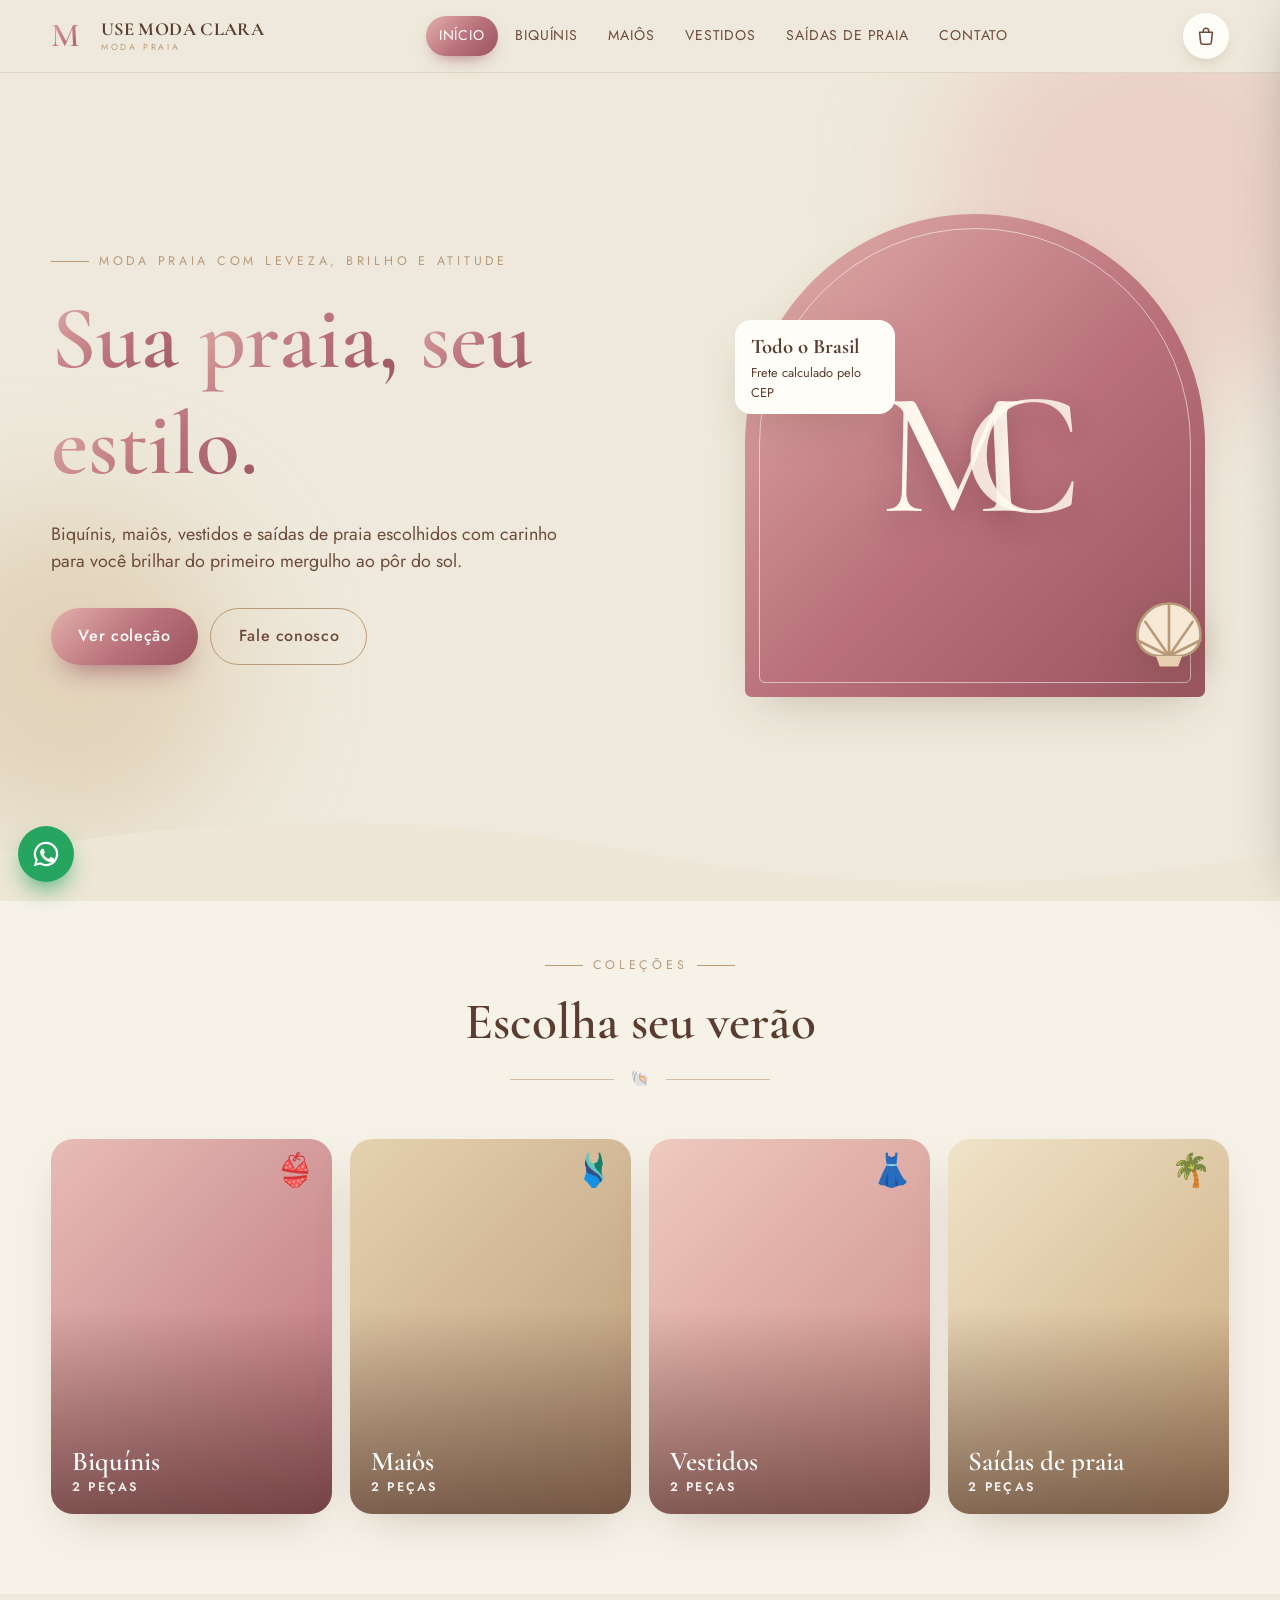
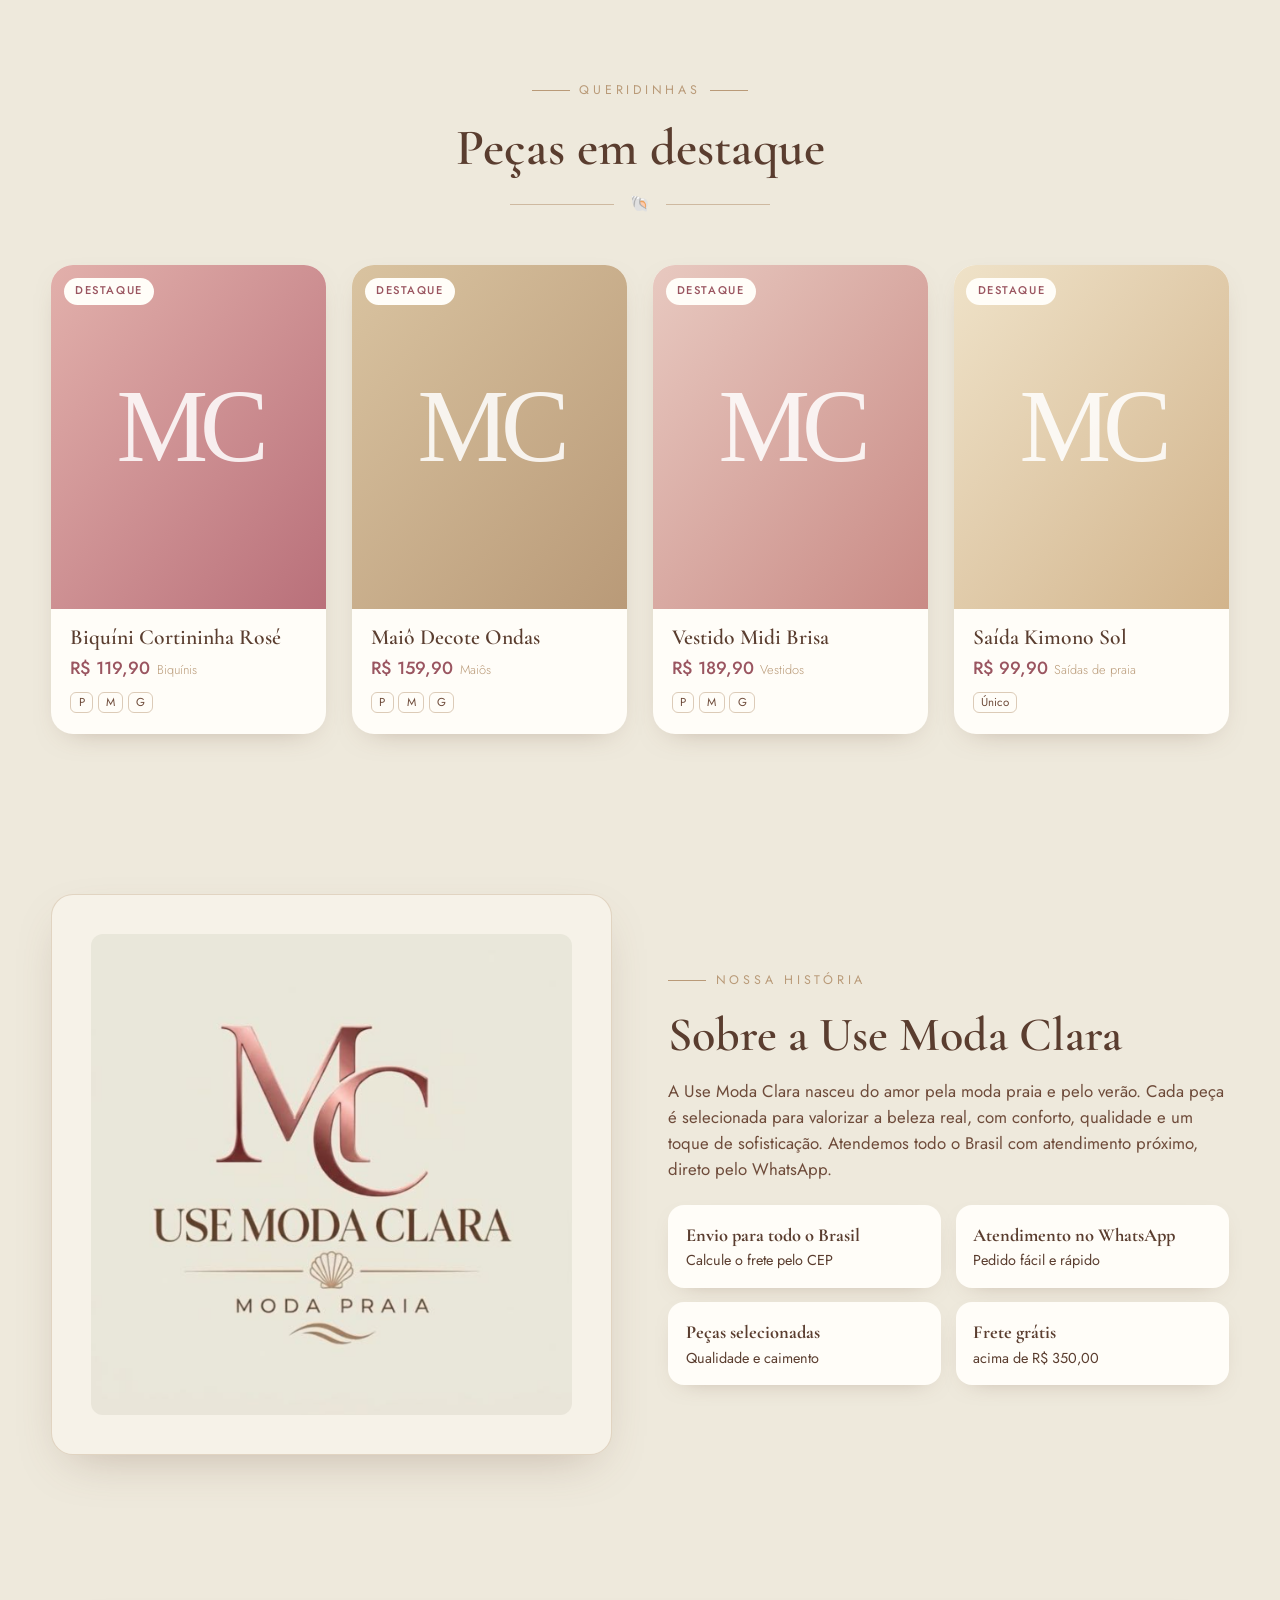
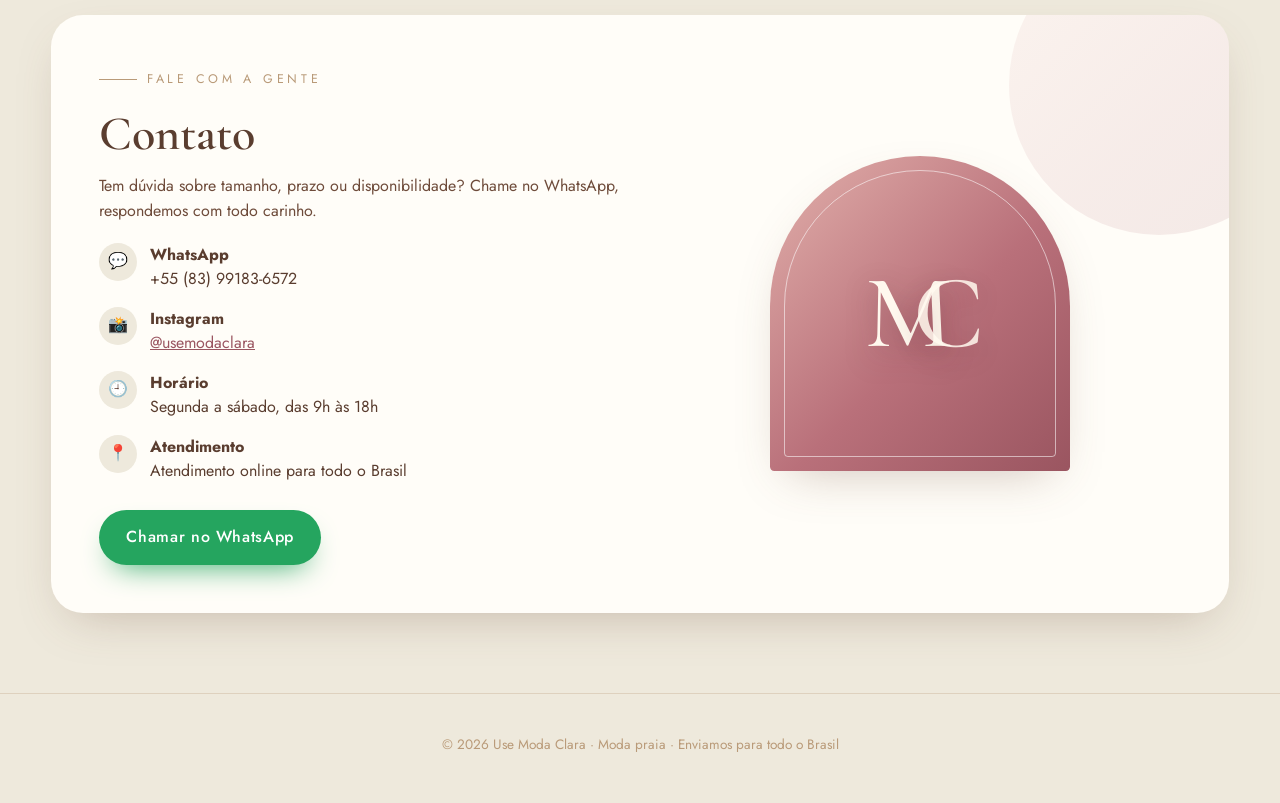
==== commit b53baea7: "Organize and beautify WhatsApp order message template" ====
--- a/index.html
+++ b/index.html
@@ -649,22 +649,38 @@
   if(!f){ toast('UF inválida. Confira o endereço.'); return; }
   frete = {...f,cep:digits(cli.cep)};
   const lines = cartLines(), sub = subtotal(), total = sub+f.valor;
+  const sep = '──────────────────────────';
+  const formatItem = i => {
+    const specs = [i.tam ? `Tam: ${i.tam}` : '', i.cor ? `Cor: ${i.cor}` : ''].filter(Boolean).join(' | ');
+    return `🛍️ *${i.qtd}x ${i.p.nome}*${specs ? `\n   ▫️ ${specs}` : ''}\n   ▫️ Valor: ${brl(i.p.preco*i.qtd)}`;
+  };
+
   const msg = [
-    `🛍️ *NOVO PEDIDO — ${L.nome}*`,'',
-    '*Itens*',
-    ...lines.map(i=>`• ${i.qtd}x ${i.p.nome}${i.tam?` | Tam: ${i.tam}`:''}${i.cor?` | Cor: ${i.cor}`:''} — ${brl(i.p.preco*i.qtd)}`),'',
-    `Subtotal: ${brl(sub)}`,
-    `Frete (${f.regiao}, ${f.prazo}): ${f.valor===0?'Grátis':brl(f.valor)}`,
-    `*TOTAL: ${brl(total)}*`,'',
-    '*Cliente*',
-    `Nome: ${cli.nome}`,`WhatsApp: ${cli.tel}`,'',
-    '*Endereço de entrega*',
-    `${cli.rua}, ${cli.num}${cli.comp?' - '+cli.comp:''}`,
-    `${cli.bairro?cli.bairro+' - ':''}${cli.cidade}/${cli.uf}`,
-    cli.cep?`CEP: ${maskCEP(cli.cep)}`:'' ,'',
-    `Pagamento: ${cli.pag}`,
-    cli.obs?`Obs.: ${cli.obs}`:''
-  ].filter((l,i,a)=>!(l===''&&a[i-1]==='')).join('\n').trim();
+    `🌸 *NOVO PEDIDO — ${L.nome.toUpperCase()}* 🌸`,
+    sep,
+    '📦 *ITENS DO PEDIDO*',
+    lines.map(formatItem).join('\n\n'),
+    sep,
+    '💳 *PAGAMENTO & VALORES*',
+    `• Subtotal: ${brl(sub)}`,
+    `• Frete (${f.regiao} • ${f.prazo}): ${f.valor===0 ? 'Grátis' : brl(f.valor)}`,
+    `• *TOTAL: ${brl(total)}*`,
+    `• Forma de pagamento: *${cli.pag || 'A combinar'}*`,
+    sep,
+    '👤 *DADOS DA CLIENTE*',
+    `• Nome: ${cli.nome}`,
+    `• WhatsApp: ${cli.tel}`,
+    sep,
+    '📍 *ENDEREÇO DE ENTREGA*',
+    `• Rua: ${cli.rua}, nº ${cli.num}`,
+    cli.comp ? `• Complemento: ${cli.comp}` : '',
+    cli.bairro ? `• Bairro: ${cli.bairro}` : '',
+    `• Cidade/UF: ${cli.cidade}/${cli.uf}`,
+    cli.cep ? `• CEP: ${maskCEP(cli.cep)}` : '',
+    cli.obs ? `${sep}\n📝 *OBSERVAÇÕES:*\n${cli.obs}` : '',
+    sep,
+    '_Pedido gerado pelo site_'
+  ].filter(Boolean).join('\n');
   const url = waLink(msg);
   const w = window.open(url,'_blank','noopener');
   if(!w) location.href = url;
